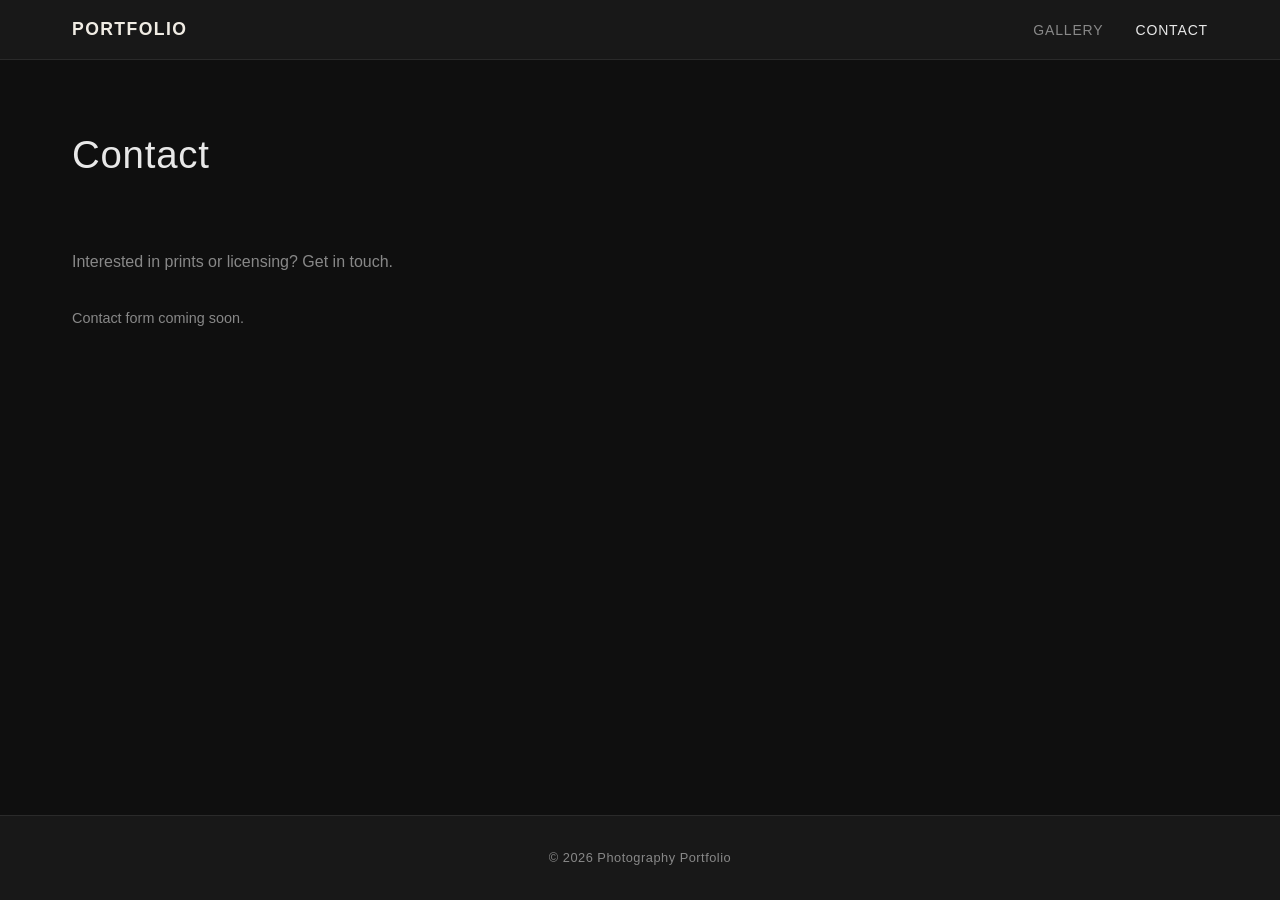
==== contact.html @ 499dd551 "Add files via upload" ====
<!DOCTYPE html>
<html lang="en">
<head>
  <meta charset="UTF-8">
  <meta name="viewport" content="width=device-width, initial-scale=1.0">
  <title>Contact — Photography Portfolio</title>
  <link rel="stylesheet" href="styles.css">
</head>
<body>
  <header class="site-header">
    <div class="header-inner">
      <a href="index.html" class="site-logo">Portfolio</a>
      <nav class="site-nav" aria-label="Main navigation">
        <ul class="nav-list">
          <li><a href="gallery.html" class="nav-link">Gallery</a></li>
          <li><a href="contact.html" class="nav-link active" aria-current="page">Contact</a></li>
        </ul>
      </nav>
      <button class="nav-toggle" aria-label="Toggle navigation" aria-expanded="false">
        <span class="hamburger-bar"></span>
        <span class="hamburger-bar"></span>
        <span class="hamburger-bar"></span>
      </button>
    </div>
  </header>

  <main class="site-main">
    <section class="page-section">
      <h1 class="page-title">Contact</h1>
      <p class="contact-intro">Interested in prints or licensing? Get in touch.</p>
      <!-- Contact form will be wired in Phase 3 -->
      <div class="contact-placeholder">
        <p>Contact form coming soon.</p>
      </div>
    </section>
  </main>

  <footer class="site-footer">
    <p>&copy; 2026 Photography Portfolio</p>
  </footer>

  <script src="nav.js"></script>
</body>
</html>
---- styles.css ----
/* ============================================================
   CSS Custom Properties — Design Tokens
   ============================================================ */
:root {
  --color-bg: #0f0f0f;
  --color-surface: #181818;
  --color-border: #2a2a2a;
  --color-text: #e8e8e8;
  --color-text-muted: #888888;
  --color-accent: #f0ece4;
  --color-btn-bg: #f0ece4;
  --color-btn-text: #0f0f0f;

  --font-family: -apple-system, BlinkMacSystemFont, 'Segoe UI', Roboto, Helvetica, Arial, sans-serif;
  --font-size-base: 16px;
  --line-height-base: 1.6;

  --header-height: 60px;
  --max-width: 1200px;
  --spacing-sm: 0.5rem;
  --spacing-md: 1rem;
  --spacing-lg: 2rem;
  --spacing-xl: 4rem;
}

/* ============================================================
   Reset & Base
   ============================================================ */
*, *::before, *::after {
  box-sizing: border-box;
  margin: 0;
  padding: 0;
}

html {
  font-size: var(--font-size-base);
  scroll-behavior: smooth;
}

body {
  background-color: var(--color-bg);
  color: var(--color-text);
  font-family: var(--font-family);
  line-height: var(--line-height-base);
  min-height: 100vh;
  display: flex;
  flex-direction: column;
}

a {
  color: inherit;
  text-decoration: none;
}

ul {
  list-style: none;
}

img {
  max-width: 100%;
  height: auto;
  display: block;
}

/* ============================================================
   Site Header
   ============================================================ */
.site-header {
  position: sticky;
  top: 0;
  z-index: 100;
  background-color: var(--color-surface);
  border-bottom: 1px solid var(--color-border);
  height: var(--header-height);
}

.header-inner {
  display: flex;
  align-items: center;
  justify-content: space-between;
  max-width: var(--max-width);
  margin: 0 auto;
  padding: 0 var(--spacing-lg);
  height: 100%;
}

.site-logo {
  font-size: 1.1rem;
  font-weight: 600;
  letter-spacing: 0.08em;
  text-transform: uppercase;
  color: var(--color-accent);
}

/* ============================================================
   Navigation
   ============================================================ */
.nav-list {
  display: flex;
  gap: var(--spacing-lg);
}

.nav-link {
  font-size: 0.875rem;
  letter-spacing: 0.06em;
  text-transform: uppercase;
  color: var(--color-text-muted);
  transition: color 0.2s ease;
}

.nav-link:hover,
.nav-link.active {
  color: var(--color-text);
}

/* Hamburger button — hidden on desktop */
.nav-toggle {
  display: none;
  flex-direction: column;
  justify-content: center;
  gap: 5px;
  background: none;
  border: none;
  cursor: pointer;
  padding: var(--spacing-sm);
  width: 40px;
  height: 40px;
}

.hamburger-bar {
  display: block;
  width: 22px;
  height: 2px;
  background-color: var(--color-text);
  transition: transform 0.2s ease, opacity 0.2s ease;
}

/* ============================================================
   Mobile Navigation (≤ 640px)
   ============================================================ */
@media (max-width: 640px) {
  .nav-toggle {
    display: flex;
  }

  .site-nav {
    display: none;
    position: absolute;
    top: var(--header-height);
    left: 0;
    right: 0;
    background-color: var(--color-surface);
    border-bottom: 1px solid var(--color-border);
    padding: var(--spacing-md) var(--spacing-lg);
  }

  .site-nav.open {
    display: block;
  }

  .nav-list {
    flex-direction: column;
    gap: var(--spacing-md);
  }

  .nav-link {
    font-size: 1rem;
  }
}

/* ============================================================
   Main Content Area
   ============================================================ */
.site-main {
  flex: 1;
}

/* ============================================================
   Hero Section (index.html)
   ============================================================ */
.hero {
  display: flex;
  align-items: center;
  justify-content: center;
  min-height: calc(100vh - var(--header-height));
  padding: var(--spacing-xl) var(--spacing-lg);
  text-align: center;
}

.hero-content {
  max-width: 600px;
}

.hero-title {
  font-size: clamp(2rem, 5vw, 3.5rem);
  font-weight: 300;
  letter-spacing: 0.02em;
  line-height: 1.2;
  margin-bottom: var(--spacing-md);
  color: var(--color-text);
}

.hero-subtitle {
  font-size: 1.1rem;
  color: var(--color-text-muted);
  margin-bottom: var(--spacing-xl);
}

/* ============================================================
   Button
   ============================================================ */
.btn {
  display: inline-block;
  padding: 0.75rem 2rem;
  font-size: 0.875rem;
  letter-spacing: 0.1em;
  text-transform: uppercase;
  cursor: pointer;
  border: none;
}

.btn-primary {
  background-color: var(--color-btn-bg);
  color: var(--color-btn-text);
  transition: opacity 0.2s ease;
}

.btn-primary:hover {
  opacity: 0.85;
}

/* ============================================================
   Inner Page Sections (gallery.html, contact.html)
   ============================================================ */
.page-section {
  max-width: var(--max-width);
  margin: 0 auto;
  padding: var(--spacing-xl) var(--spacing-lg);
}

.page-title {
  font-size: clamp(1.5rem, 3vw, 2.5rem);
  font-weight: 300;
  letter-spacing: 0.02em;
  margin-bottom: var(--spacing-xl);
  color: var(--color-text);
}

/* ============================================================
   Gallery Grid (placeholder — full implementation in Phase 2)
   ============================================================ */
.photo-grid {
  width: 100%;
}

.gallery-placeholder {
  color: var(--color-text-muted);
  font-size: 0.9rem;
}

/* ============================================================
   Contact Page
   ============================================================ */
.contact-intro {
  color: var(--color-text-muted);
  font-size: 1rem;
  margin-bottom: var(--spacing-lg);
}

.contact-placeholder {
  color: var(--color-text-muted);
  font-size: 0.9rem;
}

/* ============================================================
   Footer
   ============================================================ */
.site-footer {
  background-color: var(--color-surface);
  border-top: 1px solid var(--color-border);
  padding: var(--spacing-lg);
  text-align: center;
  color: var(--color-text-muted);
  font-size: 0.8rem;
  letter-spacing: 0.04em;
}

/* ============================================================
   Responsive — Tablet adjustments (641px – 1024px)
   ============================================================ */
@media (min-width: 641px) and (max-width: 1024px) {
  .header-inner {
    padding: 0 var(--spacing-lg);
  }

  .page-section {
    padding: var(--spacing-xl) var(--spacing-lg);
  }
}
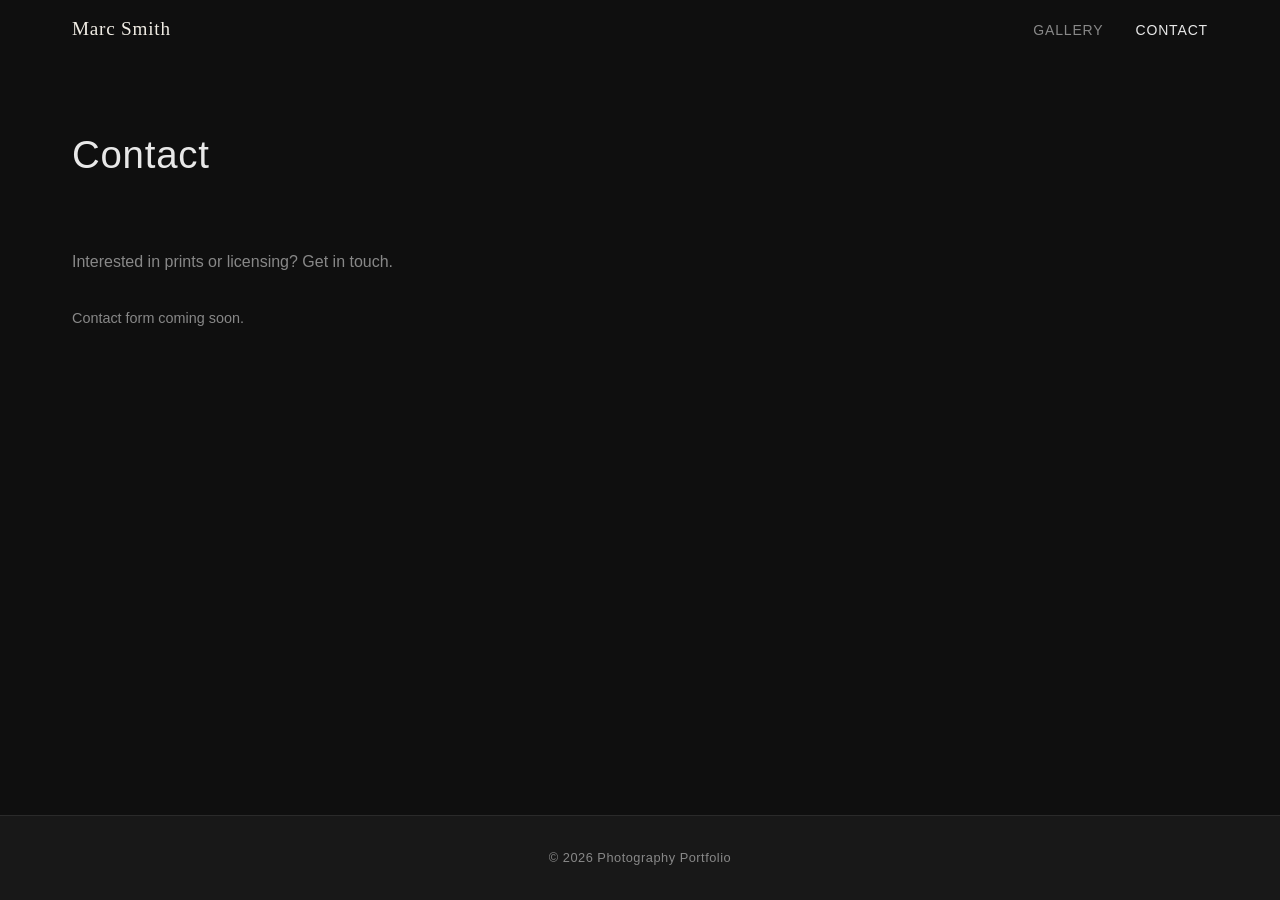
==== commit 37a53fa8: "Overhaul homepage visual design - Fixed transparent header that fades to solid on scroll - Logo upda" ====
--- a/contact.html
+++ b/contact.html
@@ -9,7 +9,7 @@
 <body>
   <header class="site-header">
     <div class="header-inner">
-      <a href="index.html" class="site-logo">Portfolio</a>
+      <a href="index.html" class="site-logo">Marc Smith</a>
       <nav class="site-nav" aria-label="Main navigation">
         <ul class="nav-list">
           <li><a href="gallery.html" class="nav-link">Gallery</a></li>
--- a/styles.css
+++ b/styles.css
@@ -12,6 +12,7 @@
   --color-btn-text: #0f0f0f;
 
   --font-family: -apple-system, BlinkMacSystemFont, 'Segoe UI', Roboto, Helvetica, Arial, sans-serif;
+  --font-heading: 'Playfair Display', Georgia, serif;
   --font-size-base: 16px;
   --line-height-base: 1.6;
 
@@ -66,12 +67,20 @@
    Site Header
    ============================================================ */
 .site-header {
-  position: sticky;
+  position: fixed;
   top: 0;
+  left: 0;
+  right: 0;
   z-index: 100;
+  background-color: transparent;
+  border-bottom: 1px solid transparent;
+  height: var(--header-height);
+  transition: background-color 0.4s ease, border-color 0.4s ease;
+}
+
+.site-header.scrolled {
   background-color: var(--color-surface);
-  border-bottom: 1px solid var(--color-border);
-  height: var(--header-height);
+  border-bottom-color: var(--color-border);
 }
 
 .header-inner {
@@ -85,10 +94,10 @@
 }
 
 .site-logo {
-  font-size: 1.1rem;
-  font-weight: 600;
-  letter-spacing: 0.08em;
-  text-transform: uppercase;
+  font-family: var(--font-heading);
+  font-size: 1.2rem;
+  font-weight: 400;
+  letter-spacing: 0.04em;
   color: var(--color-accent);
 }
 
@@ -179,23 +188,44 @@
    Hero Section (index.html)
    ============================================================ */
 .hero {
+  position: relative;
   display: flex;
   align-items: center;
   justify-content: center;
-  min-height: calc(100vh - var(--header-height));
+  min-height: 100vh;
   padding: var(--spacing-xl) var(--spacing-lg);
   text-align: center;
+  background-image: url('images/DJI_20260128135406_0023_D.webp');
+  background-size: cover;
+  background-position: center;
+}
+
+@media (min-width: 641px) {
+  .hero {
+    background-attachment: fixed;
+  }
+}
+
+.hero::before {
+  content: '';
+  position: absolute;
+  inset: 0;
+  background: rgba(0, 0, 0, 0.35);
 }
 
 .hero-content {
+  position: relative;
+  z-index: 1;
   max-width: 600px;
+  animation: fadeInUp 0.9s ease both;
 }
 
 .hero-title {
-  font-size: clamp(2rem, 5vw, 3.5rem);
+  font-family: var(--font-heading);
+  font-size: clamp(2.2rem, 5vw, 4rem);
   font-weight: 300;
   letter-spacing: 0.02em;
-  line-height: 1.2;
+  line-height: 1.15;
   margin-bottom: var(--spacing-md);
   color: var(--color-text);
 }
@@ -204,10 +234,153 @@
   font-size: 1.1rem;
   color: var(--color-text-muted);
   margin-bottom: var(--spacing-xl);
-}
-
-/* ============================================================
-   Button
+  letter-spacing: 0.04em;
+}
+
+.scroll-indicator {
+  position: absolute;
+  bottom: 2rem;
+  left: 50%;
+  transform: translateX(-50%);
+  z-index: 1;
+}
+
+.scroll-arrow {
+  display: block;
+  width: 18px;
+  height: 18px;
+  border-right: 1.5px solid rgba(255, 255, 255, 0.5);
+  border-bottom: 1.5px solid rgba(255, 255, 255, 0.5);
+  transform: rotate(45deg);
+  animation: scrollBounce 1.6s ease infinite;
+}
+
+@keyframes scrollBounce {
+  0%, 100% { transform: rotate(45deg) translateY(0); opacity: 0.5; }
+  50%       { transform: rotate(45deg) translateY(7px); opacity: 1; }
+}
+
+/* ============================================================
+   About Teaser (index.html)
+   ============================================================ */
+.about-teaser {
+  padding: var(--spacing-xl) var(--spacing-lg);
+  text-align: center;
+}
+
+.about-inner {
+  max-width: 600px;
+  margin: 0 auto;
+}
+
+.about-text {
+  font-family: var(--font-heading);
+  font-size: clamp(1.1rem, 2vw, 1.4rem);
+  font-weight: 300;
+  font-style: italic;
+  color: var(--color-text-muted);
+  letter-spacing: 0.02em;
+  line-height: 1.7;
+}
+
+/* ============================================================
+   Section Divider
+   ============================================================ */
+.section-divider {
+  width: 40px;
+  height: 1px;
+  background-color: var(--color-border);
+  margin: 0 auto;
+}
+
+/* ============================================================
+   Featured Section (index.html)
+   ============================================================ */
+.featured {
+  padding: var(--spacing-xl) 0;
+}
+
+.featured-inner {
+  max-width: var(--max-width);
+  margin: 0 auto;
+  text-align: center;
+  padding: 0 var(--spacing-lg);
+}
+
+.featured-inner > .featured-grid {
+  padding: 0;
+  margin-left: calc(-1 * var(--spacing-lg));
+  margin-right: calc(-1 * var(--spacing-lg));
+  width: calc(100% + var(--spacing-lg) * 2);
+}
+
+.featured-title {
+  font-family: var(--font-heading);
+  font-size: clamp(1.4rem, 2.5vw, 2rem);
+  font-weight: 400;
+  letter-spacing: 0.04em;
+  margin-bottom: var(--spacing-xl);
+  color: var(--color-text);
+}
+
+.featured-grid {
+  display: grid;
+  grid-template-columns: repeat(3, 1fr);
+  gap: 4px;
+  margin-bottom: var(--spacing-xl);
+}
+
+.featured-item {
+  display: block;
+  overflow: hidden;
+  aspect-ratio: 3 / 2;
+  background-color: var(--color-surface);
+}
+
+.featured-item--tall {
+  aspect-ratio: 2 / 3;
+}
+
+.featured-img {
+  width: 100%;
+  height: 100%;
+  object-fit: cover;
+  opacity: 0.85;
+  transition: transform 0.5s ease, opacity 0.5s ease;
+}
+
+.featured-item:hover .featured-img {
+  transform: scale(1.05);
+  opacity: 1;
+}
+
+@media (max-width: 640px) {
+  .featured-grid {
+    grid-template-columns: 1fr;
+  }
+}
+
+/* ============================================================
+   Fade-in utility
+   ============================================================ */
+@keyframes fadeInUp {
+  from { opacity: 0; transform: translateY(24px); }
+  to   { opacity: 1; transform: translateY(0); }
+}
+
+.fade-in {
+  opacity: 0;
+  transform: translateY(20px);
+  transition: opacity 0.6s ease, transform 0.6s ease;
+}
+
+.fade-in.visible {
+  opacity: 1;
+  transform: none;
+}
+
+/* ============================================================
+   Buttons & Links
    ============================================================ */
 .btn {
   display: inline-block;
@@ -229,13 +402,38 @@
   opacity: 0.85;
 }
 
+.btn-outline {
+  background: transparent;
+  border: 1px solid rgba(255, 255, 255, 0.6);
+  color: var(--color-text);
+  transition: background 0.25s ease, border-color 0.25s ease;
+}
+
+.btn-outline:hover {
+  background: rgba(255, 255, 255, 0.1);
+  border-color: var(--color-text);
+}
+
+.view-all-link {
+  display: inline-block;
+  font-size: 0.875rem;
+  letter-spacing: 0.1em;
+  text-transform: uppercase;
+  color: var(--color-text-muted);
+  transition: color 0.2s ease;
+}
+
+.view-all-link:hover {
+  color: var(--color-text);
+}
+
 /* ============================================================
    Inner Page Sections (gallery.html, contact.html)
    ============================================================ */
 .page-section {
   max-width: var(--max-width);
   margin: 0 auto;
-  padding: var(--spacing-xl) var(--spacing-lg);
+  padding: calc(var(--spacing-xl) + var(--header-height)) var(--spacing-lg) var(--spacing-xl);
 }
 
 .page-title {
@@ -283,6 +481,25 @@
   color: var(--color-text-muted);
   font-size: 0.8rem;
   letter-spacing: 0.04em;
+  display: flex;
+  align-items: center;
+  justify-content: center;
+  gap: var(--spacing-md);
+}
+
+.social-link {
+  color: var(--color-text-muted);
+  transition: color 0.2s ease;
+}
+
+.social-link:hover {
+  color: var(--color-text);
+}
+
+.social-icon {
+  width: 18px;
+  height: 18px;
+  display: block;
 }
 
 /* ============================================================
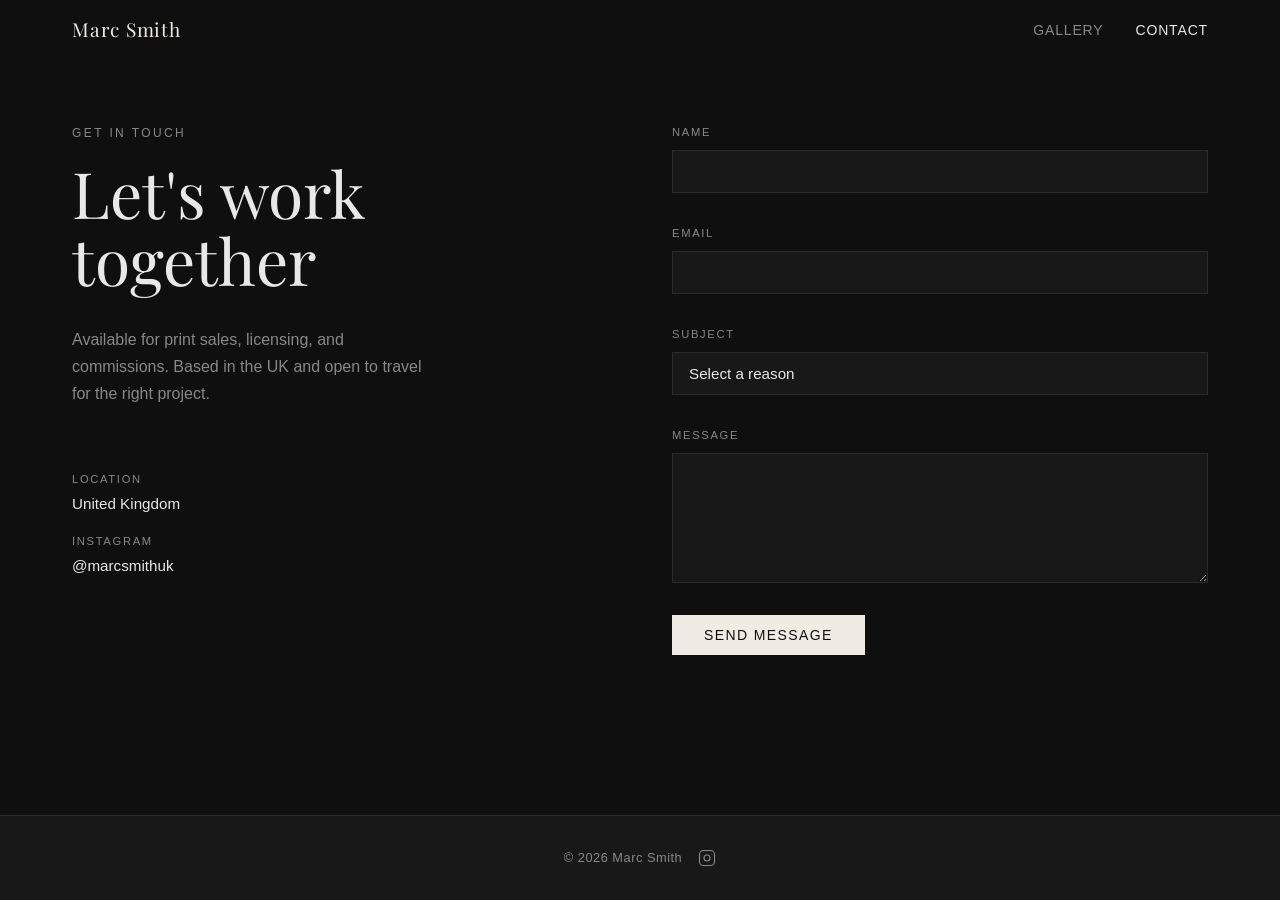
==== commit 6df4c22d: "Build out gallery and contact pages Gallery: - Full 10-image grid with 3-column layout - Category fi" ====
--- a/contact.html
+++ b/contact.html
@@ -3,7 +3,10 @@
 <head>
   <meta charset="UTF-8">
   <meta name="viewport" content="width=device-width, initial-scale=1.0">
-  <title>Contact — Photography Portfolio</title>
+  <title>Contact — Marc Smith Photography</title>
+  <link rel="preconnect" href="https://fonts.googleapis.com">
+  <link rel="preconnect" href="https://fonts.gstatic.com" crossorigin>
+  <link href="https://fonts.googleapis.com/css2?family=Playfair+Display:wght@300;400&display=swap" rel="stylesheet">
   <link rel="stylesheet" href="styles.css">
 </head>
 <body>
@@ -25,20 +28,86 @@
   </header>
 
   <main class="site-main">
-    <section class="page-section">
-      <h1 class="page-title">Contact</h1>
-      <p class="contact-intro">Interested in prints or licensing? Get in touch.</p>
-      <!-- Contact form will be wired in Phase 3 -->
-      <div class="contact-placeholder">
-        <p>Contact form coming soon.</p>
+    <section class="contact-page">
+      <div class="contact-layout">
+
+        <div class="contact-info fade-in">
+          <p class="contact-eyebrow">Get in touch</p>
+          <h1 class="contact-title">Let's work<br>together</h1>
+          <p class="contact-body">Available for print sales, licensing, and commissions. Based in the UK and open to travel for the right project.</p>
+          <div class="contact-details">
+            <div class="contact-detail">
+              <span class="contact-detail-label">Location</span>
+              <span class="contact-detail-value">United Kingdom</span>
+            </div>
+            <div class="contact-detail">
+              <span class="contact-detail-label">Instagram</span>
+              <a href="https://instagram.com/marcsmithuk" class="contact-detail-value contact-detail-link" target="_blank" rel="noopener">@marcsmithuk</a>
+            </div>
+          </div>
+        </div>
+
+        <div class="contact-form-wrap fade-in">
+          <!--
+            To make this form work:
+            1. Go to formspree.io and sign up (free)
+            2. Create a new form and copy your form ID
+            3. Replace YOUR_FORM_ID below with your actual ID
+          -->
+          <form class="contact-form" action="https://formspree.io/f/YOUR_FORM_ID" method="POST">
+            <div class="form-group">
+              <label class="form-label" for="name">Name</label>
+              <input class="form-input" type="text" id="name" name="name" required autocomplete="name">
+            </div>
+            <div class="form-group">
+              <label class="form-label" for="email">Email</label>
+              <input class="form-input" type="email" id="email" name="email" required autocomplete="email">
+            </div>
+            <div class="form-group">
+              <label class="form-label" for="subject">Subject</label>
+              <select class="form-input form-select" id="subject" name="subject">
+                <option value="">Select a reason</option>
+                <option value="print">Print purchase</option>
+                <option value="licensing">Licensing</option>
+                <option value="commission">Commission</option>
+                <option value="other">Other</option>
+              </select>
+            </div>
+            <div class="form-group">
+              <label class="form-label" for="message">Message</label>
+              <textarea class="form-input form-textarea" id="message" name="message" rows="5" required></textarea>
+            </div>
+            <button class="btn btn-primary form-submit" type="submit">Send Message</button>
+          </form>
+        </div>
+
       </div>
     </section>
   </main>
 
   <footer class="site-footer">
-    <p>&copy; 2026 Photography Portfolio</p>
+    <p>&copy; 2026 Marc Smith</p>
+    <a href="https://instagram.com/marcsmithuk" class="social-link" aria-label="Instagram" target="_blank" rel="noopener">
+      <svg class="social-icon" viewBox="0 0 24 24" fill="none" stroke="currentColor" stroke-width="1.5" stroke-linecap="round" stroke-linejoin="round" aria-hidden="true">
+        <rect x="2" y="2" width="20" height="20" rx="5" ry="5"/>
+        <circle cx="12" cy="12" r="4"/>
+        <circle cx="17.5" cy="6.5" r="0.5" fill="currentColor" stroke="none"/>
+      </svg>
+    </a>
   </footer>
 
   <script src="nav.js"></script>
+  <script>
+    (function () {
+      var fadeEls = document.querySelectorAll('.fade-in');
+      if (!fadeEls.length || !window.IntersectionObserver) return;
+      var io = new IntersectionObserver(function (entries) {
+        entries.forEach(function (e) {
+          if (e.isIntersecting) { e.target.classList.add('visible'); io.unobserve(e.target); }
+        });
+      }, { threshold: 0.1 });
+      fadeEls.forEach(function (el) { io.observe(el); });
+    })();
+  </script>
 </body>
 </html>
--- a/styles.css
+++ b/styles.css
@@ -210,31 +210,39 @@
   content: '';
   position: absolute;
   inset: 0;
-  background: rgba(0, 0, 0, 0.35);
+  background: linear-gradient(
+    to bottom,
+    rgba(0, 0, 0, 0.1) 0%,
+    rgba(0, 0, 0, 0.15) 40%,
+    rgba(0, 0, 0, 0.75) 100%
+  );
 }
 
 .hero-content {
-  position: relative;
+  position: absolute;
+  bottom: 5rem;
+  left: clamp(1.5rem, 5vw, 5rem);
   z-index: 1;
-  max-width: 600px;
+  text-align: left;
   animation: fadeInUp 0.9s ease both;
+}
+
+.hero-eyebrow {
+  font-size: 0.8rem;
+  letter-spacing: 0.2em;
+  text-transform: uppercase;
+  color: rgba(255, 255, 255, 0.6);
+  margin-bottom: 1rem;
 }
 
 .hero-title {
   font-family: var(--font-heading);
-  font-size: clamp(2.2rem, 5vw, 4rem);
+  font-size: clamp(4rem, 10vw, 9rem);
   font-weight: 300;
-  letter-spacing: 0.02em;
-  line-height: 1.15;
-  margin-bottom: var(--spacing-md);
-  color: var(--color-text);
-}
-
-.hero-subtitle {
-  font-size: 1.1rem;
-  color: var(--color-text-muted);
-  margin-bottom: var(--spacing-xl);
-  letter-spacing: 0.04em;
+  letter-spacing: -0.01em;
+  line-height: 0.95;
+  margin-bottom: var(--spacing-lg);
+  color: var(--color-text);
 }
 
 .scroll-indicator {
@@ -325,38 +333,73 @@
 
 .featured-grid {
   display: grid;
-  grid-template-columns: repeat(3, 1fr);
+  grid-template-columns: 1fr 1fr 1fr;
+  grid-template-rows: auto auto;
   gap: 4px;
   margin-bottom: var(--spacing-xl);
 }
 
 .featured-item {
+  position: relative;
   display: block;
   overflow: hidden;
-  aspect-ratio: 3 / 2;
   background-color: var(--color-surface);
 }
 
-.featured-item--tall {
-  aspect-ratio: 2 / 3;
-}
+/* Wide — top left, spans 2 cols */
+.featured-item:nth-child(1) { grid-column: 1 / 3; grid-row: 1; aspect-ratio: 16 / 9; }
+/* Tall — right col, spans 2 rows */
+.featured-item:nth-child(2) { grid-column: 3; grid-row: 1 / 3; min-height: 400px; }
+/* Two squares — bottom left */
+.featured-item:nth-child(3) { grid-column: 1; grid-row: 2; aspect-ratio: 1; }
+.featured-item:nth-child(4) { grid-column: 2; grid-row: 2; aspect-ratio: 1; }
 
 .featured-img {
   width: 100%;
   height: 100%;
   object-fit: cover;
-  opacity: 0.85;
-  transition: transform 0.5s ease, opacity 0.5s ease;
+  opacity: 0.9;
+  transition: transform 0.6s ease, opacity 0.4s ease;
+}
+
+.featured-overlay {
+  position: absolute;
+  inset: 0;
+  display: flex;
+  align-items: center;
+  justify-content: center;
+  background: rgba(0, 0, 0, 0);
+  color: white;
+  font-size: 0.7rem;
+  letter-spacing: 0.2em;
+  text-transform: uppercase;
+  opacity: 0;
+  transition: opacity 0.3s ease, background 0.3s ease;
 }
 
 .featured-item:hover .featured-img {
-  transform: scale(1.05);
+  transform: scale(1.04);
   opacity: 1;
+}
+
+.featured-item:hover .featured-overlay {
+  opacity: 1;
+  background: rgba(0, 0, 0, 0.35);
 }
 
 @media (max-width: 640px) {
   .featured-grid {
     grid-template-columns: 1fr;
+  }
+
+  .featured-item:nth-child(1),
+  .featured-item:nth-child(2),
+  .featured-item:nth-child(3),
+  .featured-item:nth-child(4) {
+    grid-column: 1;
+    grid-row: auto;
+    aspect-ratio: 3 / 2;
+    min-height: auto;
   }
 }
 
@@ -445,29 +488,284 @@
 }
 
 /* ============================================================
-   Gallery Grid (placeholder — full implementation in Phase 2)
-   ============================================================ */
-.photo-grid {
+   Gallery Page
+   ============================================================ */
+.gallery-page {
+  padding-top: calc(var(--header-height) + var(--spacing-xl));
+  padding-bottom: var(--spacing-xl);
+}
+
+.gallery-header {
+  display: flex;
+  align-items: center;
+  justify-content: space-between;
+  max-width: var(--max-width);
+  margin: 0 auto var(--spacing-xl);
+  padding: 0 var(--spacing-lg);
+  flex-wrap: wrap;
+  gap: var(--spacing-md);
+}
+
+.gallery-page-title {
+  font-family: var(--font-heading);
+  font-size: clamp(2rem, 4vw, 3rem);
+  font-weight: 300;
+  letter-spacing: 0.02em;
+  color: var(--color-text);
+}
+
+.gallery-filters {
+  display: flex;
+  gap: var(--spacing-sm);
+}
+
+.filter-btn {
+  background: none;
+  border: 1px solid var(--color-border);
+  color: var(--color-text-muted);
+  font-size: 0.75rem;
+  letter-spacing: 0.1em;
+  text-transform: uppercase;
+  padding: 0.4rem 1rem;
+  cursor: pointer;
+  transition: color 0.2s ease, border-color 0.2s ease;
+}
+
+.filter-btn:hover,
+.filter-btn.active {
+  color: var(--color-text);
+  border-color: var(--color-text);
+}
+
+.gallery-grid {
+  display: grid;
+  grid-template-columns: repeat(3, 1fr);
+  gap: 4px;
+  padding: 0 4px;
+}
+
+.gallery-item {
+  position: relative;
+  overflow: hidden;
+  cursor: pointer;
+  background-color: var(--color-surface);
+  aspect-ratio: 3 / 2;
+}
+
+.gallery-item img {
   width: 100%;
-}
-
-.gallery-placeholder {
-  color: var(--color-text-muted);
-  font-size: 0.9rem;
-}
+  height: 100%;
+  object-fit: cover;
+  transition: transform 0.5s ease, opacity 0.3s ease;
+  opacity: 0.88;
+}
+
+.gallery-item-overlay {
+  position: absolute;
+  inset: 0;
+  background: rgba(0, 0, 0, 0);
+  transition: background 0.3s ease;
+}
+
+.gallery-item:hover img {
+  transform: scale(1.04);
+  opacity: 1;
+}
+
+.gallery-item:hover .gallery-item-overlay {
+  background: rgba(0, 0, 0, 0.15);
+}
+
+@media (max-width: 640px) {
+  .gallery-grid {
+    grid-template-columns: repeat(2, 1fr);
+  }
+}
+
+/* ============================================================
+   Lightbox
+   ============================================================ */
+.lightbox {
+  position: fixed;
+  inset: 0;
+  z-index: 1000;
+  background: rgba(0, 0, 0, 0.95);
+  display: flex;
+  align-items: center;
+  justify-content: center;
+  opacity: 0;
+  pointer-events: none;
+  transition: opacity 0.3s ease;
+}
+
+.lightbox.active {
+  opacity: 1;
+  pointer-events: all;
+}
+
+.lightbox-inner {
+  max-width: 90vw;
+  max-height: 90vh;
+  display: flex;
+  align-items: center;
+  justify-content: center;
+}
+
+.lightbox-img {
+  max-width: 90vw;
+  max-height: 90vh;
+  object-fit: contain;
+  display: block;
+}
+
+.lightbox-close,
+.lightbox-prev,
+.lightbox-next {
+  position: absolute;
+  background: none;
+  border: none;
+  color: rgba(255, 255, 255, 0.7);
+  cursor: pointer;
+  font-size: 1.5rem;
+  padding: 1rem;
+  transition: color 0.2s ease;
+  line-height: 1;
+}
+
+.lightbox-close:hover,
+.lightbox-prev:hover,
+.lightbox-next:hover {
+  color: white;
+}
+
+.lightbox-close { top: 1rem; right: 1rem; font-size: 2rem; }
+.lightbox-prev  { left: 1rem; top: 50%; transform: translateY(-50%); font-size: 2rem; }
+.lightbox-next  { right: 1rem; top: 50%; transform: translateY(-50%); font-size: 2rem; }
 
 /* ============================================================
    Contact Page
    ============================================================ */
-.contact-intro {
+.contact-page {
+  padding-top: calc(var(--header-height) + var(--spacing-xl));
+  padding-bottom: var(--spacing-xl);
+}
+
+.contact-layout {
+  max-width: var(--max-width);
+  margin: 0 auto;
+  padding: 0 var(--spacing-lg);
+  display: grid;
+  grid-template-columns: 1fr 1fr;
+  gap: var(--spacing-xl);
+  align-items: start;
+}
+
+.contact-eyebrow {
+  font-size: 0.75rem;
+  letter-spacing: 0.2em;
+  text-transform: uppercase;
+  color: var(--color-text-muted);
+  margin-bottom: var(--spacing-md);
+}
+
+.contact-title {
+  font-family: var(--font-heading);
+  font-size: clamp(2.5rem, 5vw, 4.5rem);
+  font-weight: 300;
+  line-height: 1.05;
+  color: var(--color-text);
+  margin-bottom: var(--spacing-lg);
+}
+
+.contact-body {
   color: var(--color-text-muted);
   font-size: 1rem;
-  margin-bottom: var(--spacing-lg);
-}
-
-.contact-placeholder {
-  color: var(--color-text-muted);
-  font-size: 0.9rem;
+  line-height: 1.7;
+  margin-bottom: var(--spacing-xl);
+  max-width: 360px;
+}
+
+.contact-details {
+  display: flex;
+  flex-direction: column;
+  gap: var(--spacing-md);
+}
+
+.contact-detail {
+  display: flex;
+  flex-direction: column;
+  gap: 0.2rem;
+}
+
+.contact-detail-label {
+  font-size: 0.7rem;
+  letter-spacing: 0.15em;
+  text-transform: uppercase;
+  color: var(--color-text-muted);
+}
+
+.contact-detail-value {
+  font-size: 0.95rem;
+  color: var(--color-text);
+}
+
+.contact-detail-link:hover {
+  color: var(--color-accent);
+}
+
+.contact-form {
+  display: flex;
+  flex-direction: column;
+  gap: var(--spacing-lg);
+}
+
+.form-group {
+  display: flex;
+  flex-direction: column;
+  gap: 0.5rem;
+}
+
+.form-label {
+  font-size: 0.7rem;
+  letter-spacing: 0.15em;
+  text-transform: uppercase;
+  color: var(--color-text-muted);
+}
+
+.form-input {
+  background: var(--color-surface);
+  border: 1px solid var(--color-border);
+  color: var(--color-text);
+  font-family: var(--font-family);
+  font-size: 0.95rem;
+  padding: 0.75rem 1rem;
+  outline: none;
+  transition: border-color 0.2s ease;
+  width: 100%;
+  -webkit-appearance: none;
+}
+
+.form-input:focus {
+  border-color: var(--color-text-muted);
+}
+
+.form-select {
+  cursor: pointer;
+}
+
+.form-textarea {
+  resize: vertical;
+  min-height: 130px;
+}
+
+.form-submit {
+  align-self: flex-start;
+}
+
+@media (max-width: 768px) {
+  .contact-layout {
+    grid-template-columns: 1fr;
+  }
 }
 
 /* ============================================================
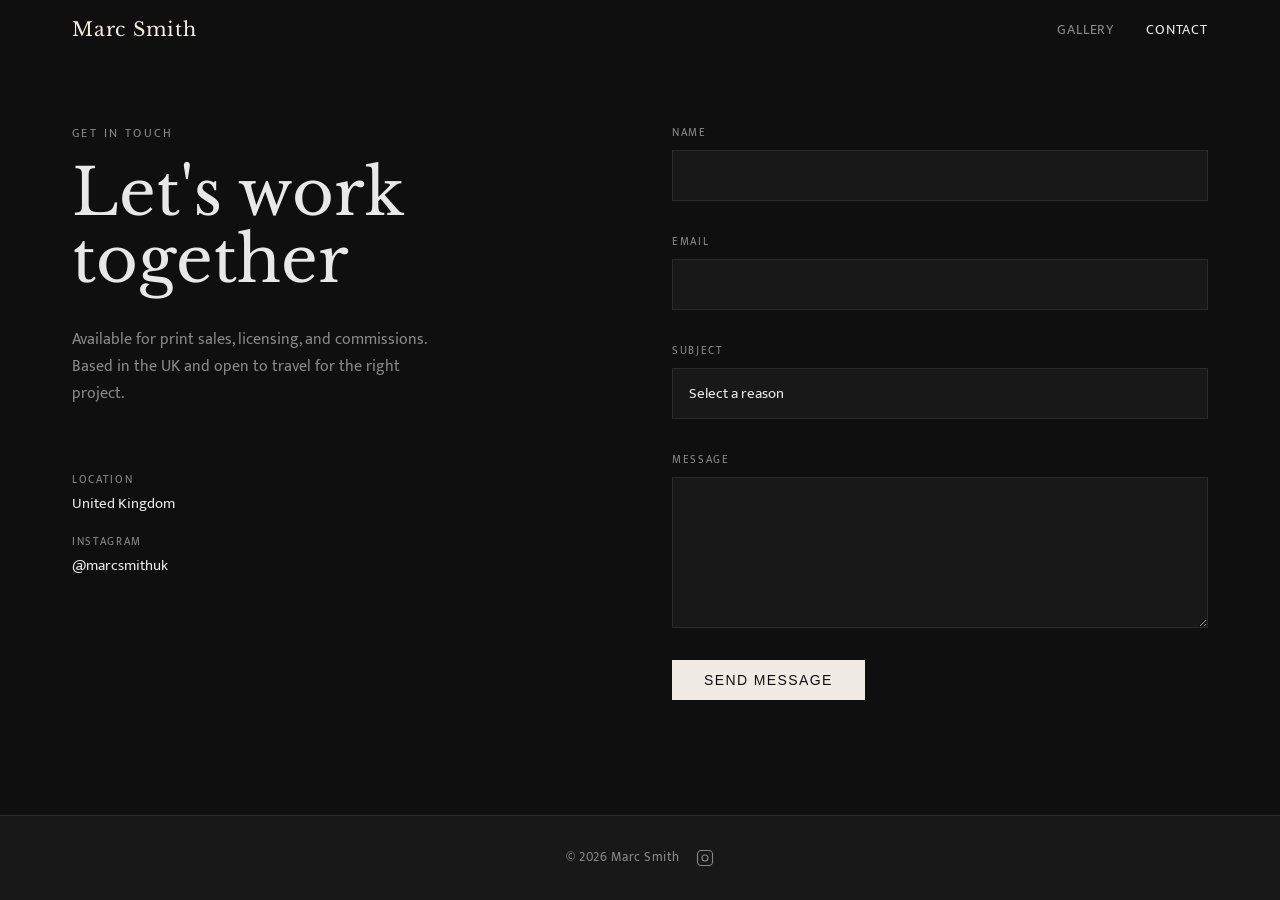
==== commit 8d7c31b7: "Switch typography to Mukta + Libre Baskerville Co-Authored-By: Claude Sonnet 4.6 <noreply@anthropic." ====
--- a/contact.html
+++ b/contact.html
@@ -6,7 +6,7 @@
   <title>Contact — Marc Smith Photography</title>
   <link rel="preconnect" href="https://fonts.googleapis.com">
   <link rel="preconnect" href="https://fonts.gstatic.com" crossorigin>
-  <link href="https://fonts.googleapis.com/css2?family=Playfair+Display:wght@300;400&display=swap" rel="stylesheet">
+  <link href="https://fonts.googleapis.com/css2?family=Libre+Baskerville:ital,wght@0,400;0,700;1,400&family=Mukta:wght@300;400;500&display=swap" rel="stylesheet">
   <link rel="stylesheet" href="styles.css">
 </head>
 <body>
--- a/styles.css
+++ b/styles.css
@@ -11,8 +11,8 @@
   --color-btn-bg: #f0ece4;
   --color-btn-text: #0f0f0f;
 
-  --font-family: -apple-system, BlinkMacSystemFont, 'Segoe UI', Roboto, Helvetica, Arial, sans-serif;
-  --font-heading: 'Playfair Display', Georgia, serif;
+  --font-family: 'Mukta', -apple-system, BlinkMacSystemFont, sans-serif;
+  --font-heading: 'Libre Baskerville', Georgia, serif;
   --font-size-base: 16px;
   --line-height-base: 1.6;
 
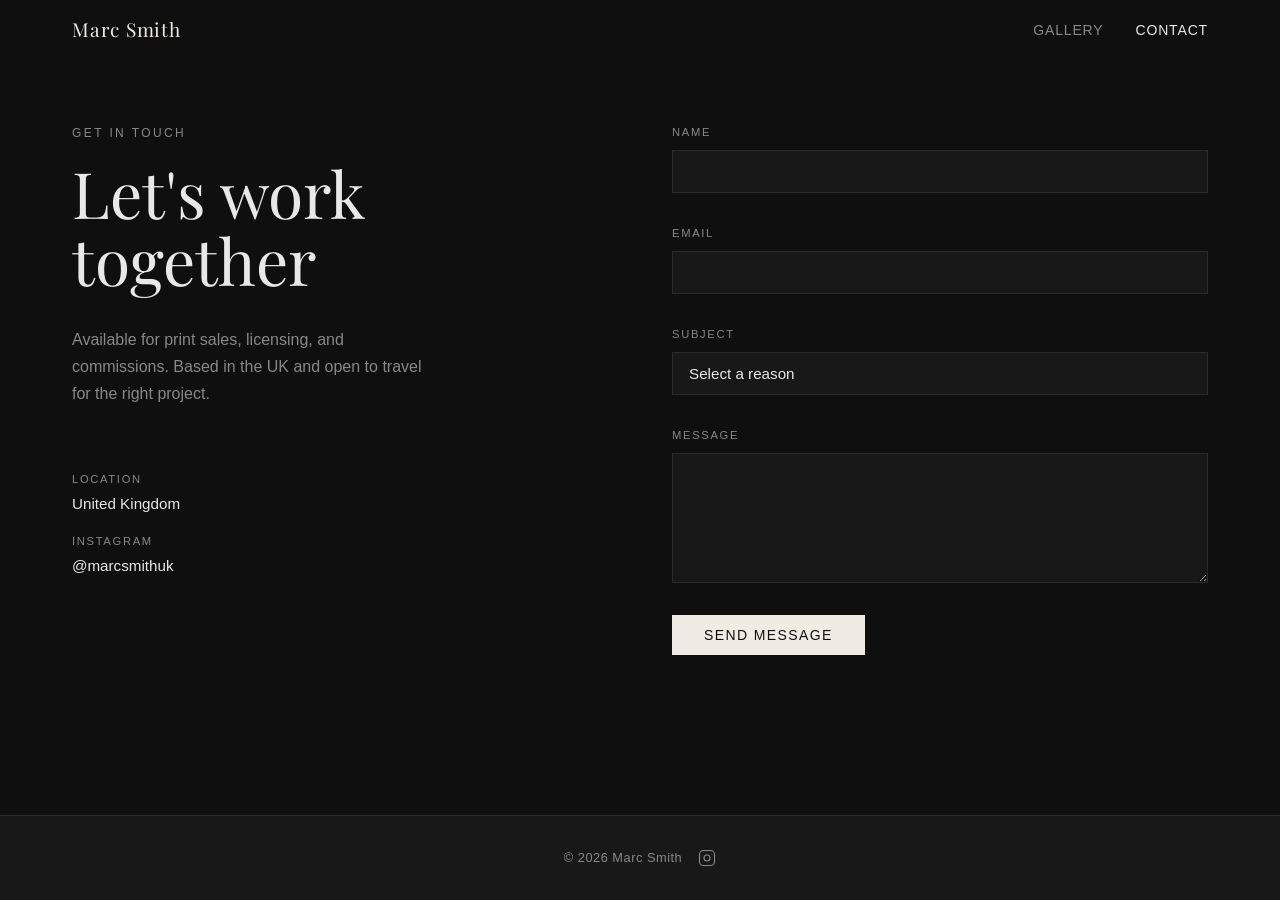
==== commit 667b7f93: "Revert to Playfair Display typography Co-Authored-By: Claude Sonnet 4.6 <noreply@anthropic.com>" ====
--- a/contact.html
+++ b/contact.html
@@ -6,7 +6,7 @@
   <title>Contact — Marc Smith Photography</title>
   <link rel="preconnect" href="https://fonts.googleapis.com">
   <link rel="preconnect" href="https://fonts.gstatic.com" crossorigin>
-  <link href="https://fonts.googleapis.com/css2?family=Libre+Baskerville:ital,wght@0,400;0,700;1,400&family=Mukta:wght@300;400;500&display=swap" rel="stylesheet">
+  <link href="https://fonts.googleapis.com/css2?family=Playfair+Display:wght@300;400&display=swap" rel="stylesheet">
   <link rel="stylesheet" href="styles.css">
 </head>
 <body>
--- a/styles.css
+++ b/styles.css
@@ -11,8 +11,8 @@
   --color-btn-bg: #f0ece4;
   --color-btn-text: #0f0f0f;
 
-  --font-family: 'Mukta', -apple-system, BlinkMacSystemFont, sans-serif;
-  --font-heading: 'Libre Baskerville', Georgia, serif;
+  --font-family: -apple-system, BlinkMacSystemFont, 'Segoe UI', Roboto, Helvetica, Arial, sans-serif;
+  --font-heading: 'Playfair Display', Georgia, serif;
   --font-size-base: 16px;
   --line-height-base: 1.6;
 
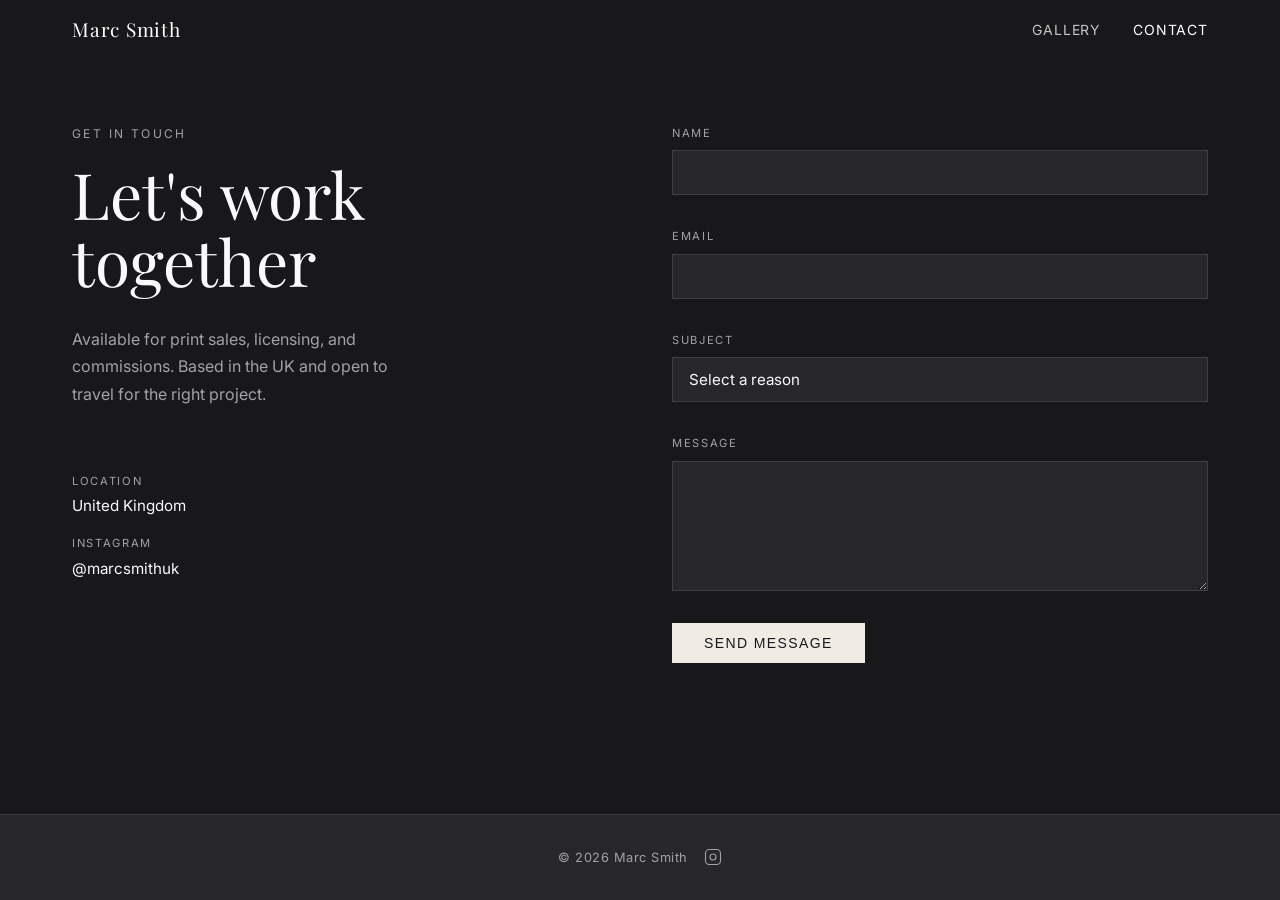
==== commit ddc2edbe: "Apply UI/UX Pro Max skill recommendations Colors: Photography Studio palette (#18181b bg, #27272a su" ====
--- a/contact.html
+++ b/contact.html
@@ -6,7 +6,7 @@
   <title>Contact — Marc Smith Photography</title>
   <link rel="preconnect" href="https://fonts.googleapis.com">
   <link rel="preconnect" href="https://fonts.gstatic.com" crossorigin>
-  <link href="https://fonts.googleapis.com/css2?family=Playfair+Display:wght@300;400&display=swap" rel="stylesheet">
+  <link href="https://fonts.googleapis.com/css2?family=Inter:wght@300;400;500&family=Playfair+Display:wght@300;400&display=swap" rel="stylesheet">
   <link rel="stylesheet" href="styles.css">
 </head>
 <body>
--- a/styles.css
+++ b/styles.css
@@ -2,19 +2,21 @@
    CSS Custom Properties — Design Tokens
    ============================================================ */
 :root {
-  --color-bg: #0f0f0f;
-  --color-surface: #181818;
-  --color-border: #2a2a2a;
-  --color-text: #e8e8e8;
-  --color-text-muted: #888888;
+  /* Photography Studio palette — skill recommendation */
+  --color-bg: #18181b;
+  --color-surface: #27272a;
+  --color-border: #3f3f46;
+  --color-text: #f8fafc;
+  --color-text-muted: #a1a1aa;
   --color-accent: #f0ece4;
   --color-btn-bg: #f0ece4;
-  --color-btn-text: #0f0f0f;
-
-  --font-family: -apple-system, BlinkMacSystemFont, 'Segoe UI', Roboto, Helvetica, Arial, sans-serif;
+  --color-btn-text: #18181b;
+
+  /* Playfair Display + Inter — skill recommendation for editorial/luxury */
+  --font-family: 'Inter', -apple-system, BlinkMacSystemFont, sans-serif;
   --font-heading: 'Playfair Display', Georgia, serif;
   --font-size-base: 16px;
-  --line-height-base: 1.6;
+  --line-height-base: 1.65;
 
   --header-height: 60px;
   --max-width: 1200px;
@@ -81,6 +83,23 @@
 .site-header.scrolled {
   background-color: var(--color-surface);
   border-bottom-color: var(--color-border);
+}
+
+.site-header:not(.scrolled) .nav-link {
+  color: rgba(255, 255, 255, 0.75);
+}
+
+.site-header:not(.scrolled) .nav-link:hover,
+.site-header:not(.scrolled) .nav-link.active {
+  color: white;
+}
+
+.site-header:not(.scrolled) .site-logo {
+  color: white;
+}
+
+.site-header:not(.scrolled) .hamburger-bar {
+  background-color: white;
 }
 
 .header-inner {
@@ -212,8 +231,9 @@
   inset: 0;
   background: linear-gradient(
     to bottom,
-    rgba(0, 0, 0, 0.1) 0%,
-    rgba(0, 0, 0, 0.15) 40%,
+    rgba(0, 0, 0, 0.5) 0%,
+    rgba(0, 0, 0, 0.05) 25%,
+    rgba(0, 0, 0, 0.05) 50%,
     rgba(0, 0, 0, 0.75) 100%
   );
 }
@@ -359,7 +379,7 @@
   height: 100%;
   object-fit: cover;
   opacity: 0.9;
-  transition: transform 0.6s ease, opacity 0.4s ease;
+  transition: transform 0.3s ease, opacity 0.3s ease;
 }
 
 .featured-overlay {
@@ -414,7 +434,7 @@
 .fade-in {
   opacity: 0;
   transform: translateY(20px);
-  transition: opacity 0.6s ease, transform 0.6s ease;
+  transition: opacity 0.4s ease, transform 0.4s ease;
 }
 
 .fade-in.visible {
@@ -490,58 +510,97 @@
 /* ============================================================
    Gallery Page
    ============================================================ */
-.gallery-page {
-  padding-top: calc(var(--header-height) + var(--spacing-xl));
-  padding-bottom: var(--spacing-xl);
-}
-
-.gallery-header {
-  display: flex;
-  align-items: center;
-  justify-content: space-between;
-  max-width: var(--max-width);
-  margin: 0 auto var(--spacing-xl);
-  padding: 0 var(--spacing-lg);
-  flex-wrap: wrap;
-  gap: var(--spacing-md);
-}
-
-.gallery-page-title {
+.gallery-layout {
+  display: grid;
+  grid-template-columns: 160px 1fr;
+  padding-top: var(--header-height);
+  min-height: calc(100vh - var(--header-height));
+}
+
+.gallery-sidebar {
+  position: sticky;
+  top: var(--header-height);
+  height: calc(100vh - var(--header-height));
+  padding: var(--spacing-xl) var(--spacing-lg);
+  border-right: 1px solid var(--color-border);
+  display: flex;
+  flex-direction: column;
+}
+
+.gallery-sidebar-title {
   font-family: var(--font-heading);
-  font-size: clamp(2rem, 4vw, 3rem);
-  font-weight: 300;
-  letter-spacing: 0.02em;
-  color: var(--color-text);
+  font-size: 1rem;
+  font-weight: 400;
+  letter-spacing: 0.06em;
+  text-transform: uppercase;
+  color: var(--color-text-muted);
+  margin-bottom: var(--spacing-xl);
 }
 
 .gallery-filters {
   display: flex;
-  gap: var(--spacing-sm);
+  flex-direction: column;
+  gap: 0.2rem;
 }
 
 .filter-btn {
   background: none;
-  border: 1px solid var(--color-border);
-  color: var(--color-text-muted);
-  font-size: 0.75rem;
-  letter-spacing: 0.1em;
+  border: none;
+  color: var(--color-text-muted);
+  font-size: 0.8rem;
+  letter-spacing: 0.08em;
   text-transform: uppercase;
-  padding: 0.4rem 1rem;
+  padding: 0.4rem 0;
   cursor: pointer;
-  transition: color 0.2s ease, border-color 0.2s ease;
-}
-
-.filter-btn:hover,
+  text-align: left;
+  transition: color 0.2s ease;
+}
+
+.filter-btn:hover {
+  color: var(--color-text);
+}
+
 .filter-btn.active {
   color: var(--color-text);
-  border-color: var(--color-text);
 }
 
 .gallery-grid {
   display: grid;
   grid-template-columns: repeat(3, 1fr);
   gap: 4px;
-  padding: 0 4px;
+  padding: var(--spacing-xl) var(--spacing-lg) var(--spacing-xl) var(--spacing-md);
+  align-content: start;
+}
+
+@media (max-width: 768px) {
+  .gallery-layout {
+    grid-template-columns: 1fr;
+  }
+
+  .gallery-sidebar {
+    position: static;
+    height: auto;
+    flex-direction: row;
+    align-items: center;
+    justify-content: space-between;
+    padding: var(--spacing-md) var(--spacing-lg);
+    border-right: none;
+    border-bottom: 1px solid var(--color-border);
+  }
+
+  .gallery-sidebar-title {
+    margin-bottom: 0;
+  }
+
+  .gallery-filters {
+    flex-direction: row;
+    gap: var(--spacing-sm);
+  }
+
+  .gallery-grid {
+    padding: var(--spacing-md) var(--spacing-sm);
+    grid-template-columns: repeat(2, 1fr);
+  }
 }
 
 .gallery-item {
@@ -556,7 +615,7 @@
   width: 100%;
   height: 100%;
   object-fit: cover;
-  transition: transform 0.5s ease, opacity 0.3s ease;
+  transition: transform 0.3s ease, opacity 0.25s ease;
   opacity: 0.88;
 }
 
@@ -812,3 +871,53 @@
     padding: var(--spacing-xl) var(--spacing-lg);
   }
 }
+
+/* ============================================================
+   Focus States — Accessibility (skill: focus-states)
+   ============================================================ */
+:focus-visible {
+  outline: 2px solid var(--color-accent);
+  outline-offset: 3px;
+}
+
+.filter-btn:focus-visible,
+.nav-link:focus-visible,
+.btn:focus-visible,
+.lightbox-close:focus-visible,
+.lightbox-prev:focus-visible,
+.lightbox-next:focus-visible {
+  outline: 2px solid var(--color-accent);
+  outline-offset: 3px;
+}
+
+/* ============================================================
+   Touch Targets — min 44x44px (skill: touch-target-size)
+   ============================================================ */
+.filter-btn {
+  min-height: 44px;
+  min-width: 44px;
+}
+
+.nav-toggle {
+  min-height: 44px;
+  min-width: 44px;
+}
+
+/* ============================================================
+   Reduced Motion (skill: reduced-motion)
+   ============================================================ */
+@media (prefers-reduced-motion: reduce) {
+  *, *::before, *::after {
+    animation-duration: 0.01ms !important;
+    animation-iteration-count: 1 !important;
+    transition-duration: 0.01ms !important;
+  }
+
+  .hero-content {
+    animation: none;
+  }
+
+  .scroll-arrow {
+    animation: none;
+  }
+}
